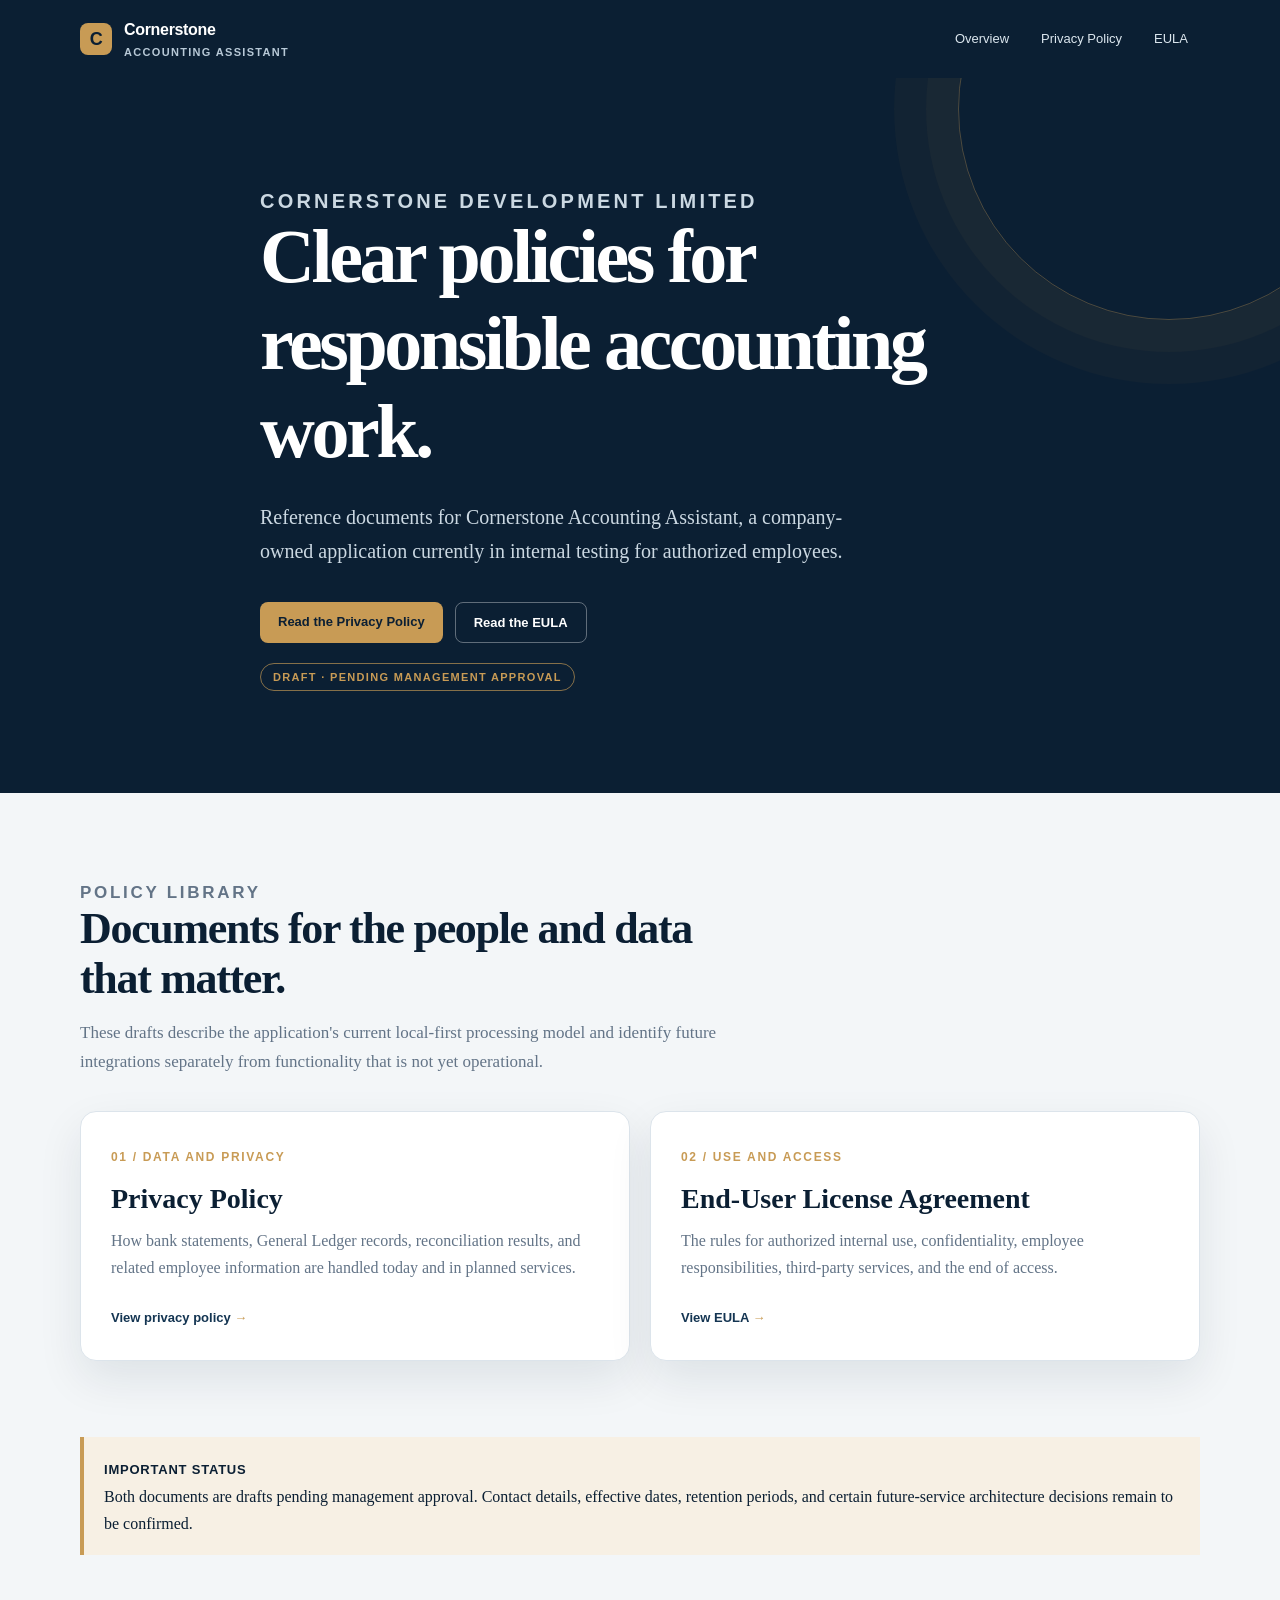
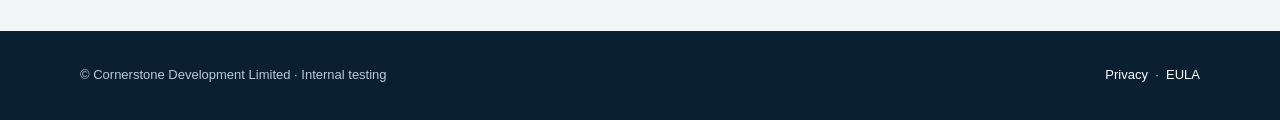
==== index.html @ bf31d265 "Build legal policies website" ====
<!doctype html>
<html lang="en">
<head>
  <meta charset="utf-8">
  <meta name="viewport" content="width=device-width, initial-scale=1">
  <meta name="description" content="Legal policies for Cornerstone Accounting Assistant, an internal accounting application by Cornerstone Development Limited.">
  <title>Cornerstone Accounting Assistant | Legal policies</title>
  <link rel="stylesheet" href="styles.css">
</head>
<body>
  <header class="site-header">
    <div class="header-inner">
      <a class="brand" href="index.html"><span class="brand-mark" aria-hidden="true">C</span><span>Cornerstone<small>Accounting Assistant</small></span></a>
      <nav aria-label="Primary navigation"><a href="index.html">Overview</a><a href="privacy.html">Privacy Policy</a><a href="eula.html">EULA</a></nav>
    </div>
  </header>
  <main>
    <section class="hero"><div class="container hero-content"><p class="eyebrow">Cornerstone Development Limited</p><h1>Clear policies for responsible accounting work.</h1><p>Reference documents for Cornerstone Accounting Assistant, a company-owned application currently in internal testing for authorized employees.</p><div class="button-row"><a class="button button-primary" href="privacy.html">Read the Privacy Policy</a><a class="button button-secondary" href="eula.html">Read the EULA</a></div><span class="status">Draft · Pending management approval</span></div></section>
    <section class="section"><div class="container"><div class="section-heading"><p class="eyebrow">Policy library</p><h2>Documents for the people and data that matter.</h2><p>These drafts describe the application's current local-first processing model and identify future integrations separately from functionality that is not yet operational.</p></div><div class="policy-grid"><article class="card"><span class="card-label">01 / Data and privacy</span><h3>Privacy Policy</h3><p>How bank statements, General Ledger records, reconciliation results, and related employee information are handled today and in planned services.</p><a class="text-link" href="privacy.html">View privacy policy</a></article><article class="card"><span class="card-label">02 / Use and access</span><h3>End-User License Agreement</h3><p>The rules for authorized internal use, confidentiality, employee responsibilities, third-party services, and the end of access.</p><a class="text-link" href="eula.html">View EULA</a></article></div></div></section>
    <section class="section" style="padding-top:0"><div class="container"><div class="notice"><strong>Important status</strong><br>Both documents are drafts pending management approval. Contact details, effective dates, retention periods, and certain future-service architecture decisions remain to be confirmed.</div></div></section>
  </main>
  <footer><div class="container footer-inner"><span>© Cornerstone Development Limited · Internal testing</span><span><a href="privacy.html">Privacy</a> &nbsp;·&nbsp; <a href="eula.html">EULA</a></span></div></footer>
</body>
</html>
---- styles.css ----
:root {
  --navy: #0b1f33;
  --navy-2: #143552;
  --ink: #203244;
  --muted: #637487;
  --line: #dce4eb;
  --paper: #ffffff;
  --mist: #f3f6f8;
  --gold: #c89b55;
  --gold-soft: #f7f0e4;
  --radius: 16px;
  --shadow: 0 18px 45px rgba(11, 31, 51, .09);
}

* { box-sizing: border-box; }
html { scroll-behavior: smooth; }
body { margin: 0; color: var(--ink); background: var(--mist); font-family: Georgia, 'Times New Roman', serif; line-height: 1.7; }
a { color: inherit; }
.site-header { background: var(--navy); color: #fff; }
.header-inner, .container { width: min(1120px, calc(100% - 40px)); margin: 0 auto; }
.header-inner { min-height: 78px; display: flex; align-items: center; justify-content: space-between; gap: 24px; }
.brand { display: inline-flex; align-items: center; gap: 12px; text-decoration: none; font-family: Arial, sans-serif; font-weight: 700; letter-spacing: -.02em; }
.brand-mark { width: 32px; height: 32px; display: grid; place-items: center; background: var(--gold); color: var(--navy); border-radius: 8px; font-size: 18px; }
.brand small { display: block; color: #b8c9d7; font-size: 11px; letter-spacing: .12em; text-transform: uppercase; font-weight: 600; }
nav { display: flex; gap: 8px; font-family: Arial, sans-serif; font-size: 13px; }
nav a { color: #dce7ef; padding: 9px 12px; border-radius: 8px; text-decoration: none; }
nav a:hover, nav a:focus-visible { background: rgba(255,255,255,.11); color: #fff; outline: none; }
.hero { background: var(--navy); color: #fff; padding: 86px 0 102px; position: relative; overflow: hidden; }
.hero:after { content: ''; position: absolute; width: 420px; height: 420px; border: 1px solid rgba(200,155,85,.35); border-radius: 50%; right: -100px; top: -180px; box-shadow: 0 0 0 32px rgba(200,155,85,.04), 0 0 0 64px rgba(200,155,85,.03); }
.hero-content { position: relative; z-index: 1; max-width: 760px; }
.eyebrow { margin: 0 0 18px; color: var(--gold); font: 700 12px/1.2 Arial, sans-serif; letter-spacing: .16em; text-transform: uppercase; }
h1, h2, h3 { margin: 0; color: var(--navy); line-height: 1.15; }
.hero h1 { color: #fff; font-size: clamp(42px, 7vw, 76px); letter-spacing: -.045em; }
.hero p { max-width: 620px; margin: 25px 0 0; color: #cbd8e2; font-size: 20px; }
.button-row { display: flex; flex-wrap: wrap; gap: 12px; margin-top: 34px; }
.button { display: inline-block; border-radius: 8px; padding: 12px 18px; font: 700 13px Arial, sans-serif; text-decoration: none; }
.button-primary { background: var(--gold); color: var(--navy); }
.button-secondary { border: 1px solid rgba(255,255,255,.35); color: #fff; }
.button:hover, .button:focus-visible { transform: translateY(-1px); outline: 3px solid rgba(200,155,85,.35); outline-offset: 2px; }
.section { padding: 76px 0; }
.section-heading { max-width: 680px; margin-bottom: 34px; }
.section-heading h2 { font-size: clamp(30px, 4vw, 44px); letter-spacing: -.03em; }
.section-heading p { margin: 14px 0 0; color: var(--muted); font-size: 17px; }
.policy-grid { display: grid; grid-template-columns: repeat(2, minmax(0, 1fr)); gap: 20px; }
.card { background: var(--paper); border: 1px solid var(--line); border-radius: var(--radius); padding: 30px; box-shadow: var(--shadow); }
.card-label { color: var(--gold); font: 700 12px Arial, sans-serif; letter-spacing: .14em; text-transform: uppercase; }
.card h3 { margin-top: 14px; font-size: 28px; }
.card p { color: var(--muted); margin: 12px 0 22px; }
.text-link { color: var(--navy-2); font: 700 13px Arial, sans-serif; text-decoration: none; }
.text-link:after { content: ' →'; color: var(--gold); }
.notice { border-left: 4px solid var(--gold); background: var(--gold-soft); padding: 18px 20px; color: var(--navy); }
.notice strong { font-family: Arial, sans-serif; font-size: 13px; text-transform: uppercase; letter-spacing: .06em; }
.page-hero { padding: 58px 0 60px; background: var(--navy); color: #fff; }
.page-hero h1 { color: #fff; font-size: clamp(38px, 6vw, 64px); }
.page-hero p { color: #cbd8e2; margin: 18px 0 0; font-size: 17px; }
.document-layout { display: grid; grid-template-columns: 220px minmax(0, 760px); gap: 52px; align-items: start; padding: 56px 0 88px; }
.toc { position: sticky; top: 24px; font: 12px/1.5 Arial, sans-serif; }
.toc strong { display: block; margin-bottom: 12px; color: var(--navy); letter-spacing: .12em; text-transform: uppercase; }
.toc a { display: block; padding: 5px 0; color: var(--muted); text-decoration: none; }
.toc a:hover, .toc a:focus-visible { color: var(--navy); }
.document { background: var(--paper); border: 1px solid var(--line); border-radius: var(--radius); padding: clamp(26px, 5vw, 58px); box-shadow: var(--shadow); }
.document .notice { margin-bottom: 34px; }
.document h2 { margin: 38px 0 12px; font-size: 24px; }
.document h2:first-of-type { margin-top: 0; }
.document h3 { margin: 24px 0 7px; font-size: 18px; }
.document p, .document li { color: #3d4d5d; }
.document ul { padding-left: 24px; }
.document li + li { margin-top: 7px; }
.placeholder { background: #fff4d8; padding: 2px 5px; font-weight: 700; color: #654913; }
.status { display: inline-block; margin-top: 20px; border: 1px solid rgba(200,155,85,.65); border-radius: 999px; padding: 7px 12px; color: var(--gold); font: 700 11px Arial, sans-serif; letter-spacing: .12em; text-transform: uppercase; }
footer { background: var(--navy); color: #b8c9d7; padding: 34px 0; font: 13px/1.6 Arial, sans-serif; }
.footer-inner { display: flex; justify-content: space-between; gap: 20px; flex-wrap: wrap; }
footer a { color: #fff; text-decoration: none; }
.muted { color: var(--muted); }
@media (max-width: 760px) {
  .header-inner { align-items: flex-start; flex-direction: column; padding: 18px 0; }
  nav { width: 100%; justify-content: space-between; gap: 0; }
  nav a { padding: 8px 5px; }
  .hero { padding: 64px 0 76px; }
  .hero p { font-size: 18px; }
  .policy-grid, .document-layout { grid-template-columns: 1fr; }
  .toc { position: static; order: 2; border-top: 1px solid var(--line); padding-top: 22px; }
  .section { padding: 56px 0; }
}
@media print {
  .site-header, footer, .toc, .button-row { display: none; }
  body, .document { background: #fff; box-shadow: none; border: 0; }
  .document-layout { display: block; padding: 0; }
}
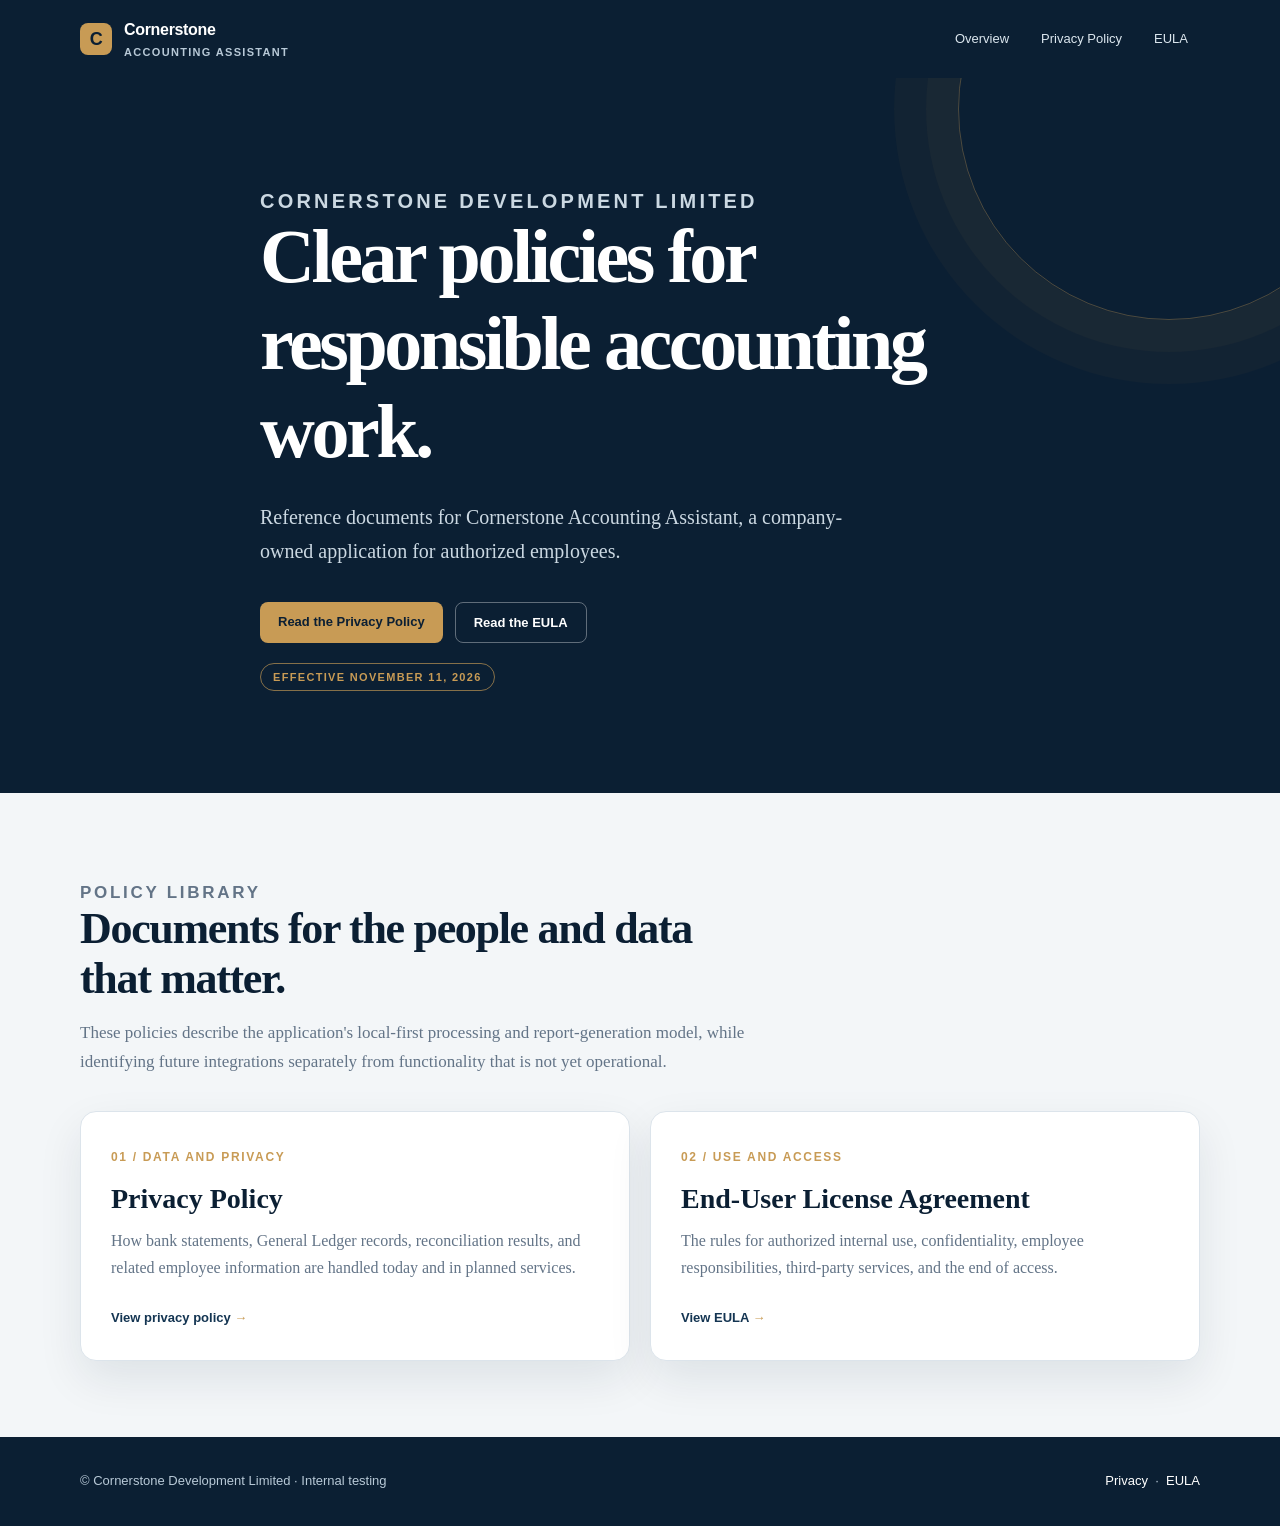
==== commit 8f785df4: "Finalize legal policies for publication" ====
--- a/index.html
+++ b/index.html
@@ -15,9 +15,8 @@
     </div>
   </header>
   <main>
-    <section class="hero"><div class="container hero-content"><p class="eyebrow">Cornerstone Development Limited</p><h1>Clear policies for responsible accounting work.</h1><p>Reference documents for Cornerstone Accounting Assistant, a company-owned application currently in internal testing for authorized employees.</p><div class="button-row"><a class="button button-primary" href="privacy.html">Read the Privacy Policy</a><a class="button button-secondary" href="eula.html">Read the EULA</a></div><span class="status">Draft · Pending management approval</span></div></section>
-    <section class="section"><div class="container"><div class="section-heading"><p class="eyebrow">Policy library</p><h2>Documents for the people and data that matter.</h2><p>These drafts describe the application's current local-first processing model and identify future integrations separately from functionality that is not yet operational.</p></div><div class="policy-grid"><article class="card"><span class="card-label">01 / Data and privacy</span><h3>Privacy Policy</h3><p>How bank statements, General Ledger records, reconciliation results, and related employee information are handled today and in planned services.</p><a class="text-link" href="privacy.html">View privacy policy</a></article><article class="card"><span class="card-label">02 / Use and access</span><h3>End-User License Agreement</h3><p>The rules for authorized internal use, confidentiality, employee responsibilities, third-party services, and the end of access.</p><a class="text-link" href="eula.html">View EULA</a></article></div></div></section>
-    <section class="section" style="padding-top:0"><div class="container"><div class="notice"><strong>Important status</strong><br>Both documents are drafts pending management approval. Contact details, effective dates, retention periods, and certain future-service architecture decisions remain to be confirmed.</div></div></section>
+    <section class="hero"><div class="container hero-content"><p class="eyebrow">Cornerstone Development Limited</p><h1>Clear policies for responsible accounting work.</h1><p>Reference documents for Cornerstone Accounting Assistant, a company-owned application for authorized employees.</p><div class="button-row"><a class="button button-primary" href="privacy.html">Read the Privacy Policy</a><a class="button button-secondary" href="eula.html">Read the EULA</a></div><span class="status">Effective November 11, 2026</span></div></section>
+    <section class="section"><div class="container"><div class="section-heading"><p class="eyebrow">Policy library</p><h2>Documents for the people and data that matter.</h2><p>These policies describe the application's local-first processing and report-generation model, while identifying future integrations separately from functionality that is not yet operational.</p></div><div class="policy-grid"><article class="card"><span class="card-label">01 / Data and privacy</span><h3>Privacy Policy</h3><p>How bank statements, General Ledger records, reconciliation results, and related employee information are handled today and in planned services.</p><a class="text-link" href="privacy.html">View privacy policy</a></article><article class="card"><span class="card-label">02 / Use and access</span><h3>End-User License Agreement</h3><p>The rules for authorized internal use, confidentiality, employee responsibilities, third-party services, and the end of access.</p><a class="text-link" href="eula.html">View EULA</a></article></div></div></section>
   </main>
   <footer><div class="container footer-inner"><span>© Cornerstone Development Limited · Internal testing</span><span><a href="privacy.html">Privacy</a> &nbsp;·&nbsp; <a href="eula.html">EULA</a></span></div></footer>
 </body>
